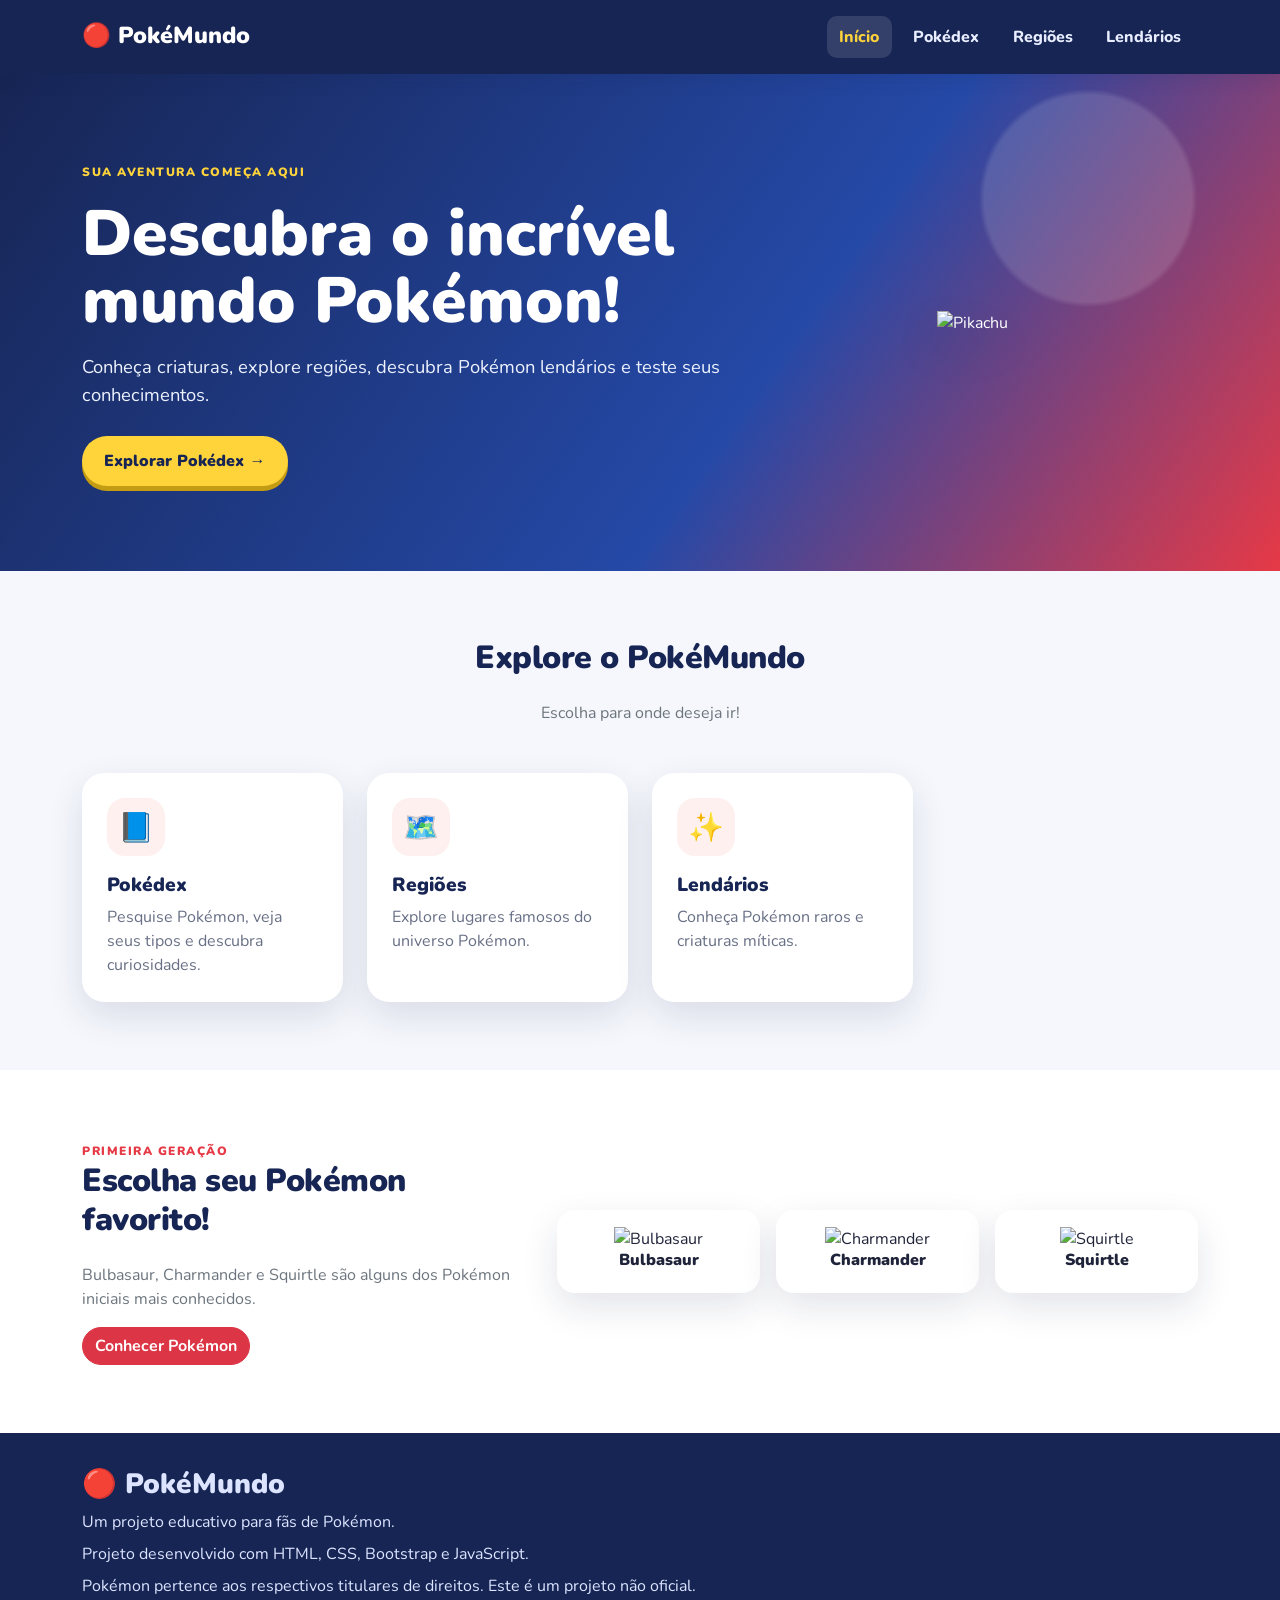
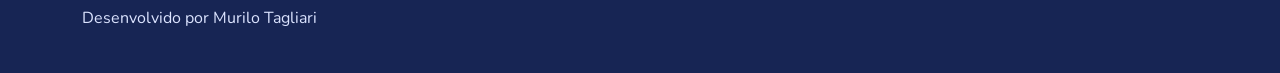
==== index.html @ bb377323 "FIRST COMMIT" ====
<!DOCTYPE html>
<html lang="pt-br">
<head>
    <meta charset="UTF-8">
    <meta name="viewport" content="width=device-width, initial-scale=1.0">
    <title>PokéMundo | Início</title>
    <link href="https://cdn.jsdelivr.net/npm/bootstrap@5.3.3/dist/css/bootstrap.min.css" rel="stylesheet">
    <link rel="stylesheet" href="CSS/style.css">
</head>
<body>

<nav class="navbar navbar-expand-lg navbar-dark sticky-top">
    <div class="container">
        <a class="navbar-brand" href="index.html">🔴 PokéMundo</a>
        <button class="navbar-toggler" type="button" data-bs-toggle="collapse" data-bs-target="#menu">
            <span class="navbar-toggler-icon"></span>
        </button>
        <div class="collapse navbar-collapse" id="menu">
            <ul class="navbar-nav ms-auto">
                <li class="nav-item"><a class="nav-link active" href="index.html">Início</a></li>
                <li class="nav-item"><a class="nav-link" href="pokedex.html">Pokédex</a></li>
                <li class="nav-item"><a class="nav-link" href="regioes.html">Regiões</a></li>
                <li class="nav-item"><a class="nav-link" href="lendarios.html">Lendários</a></li>
            </ul>
        </div>
    </div>
</nav>

<main>
    <section class="hero">
        <div class="container">
            <div class="row align-items-center">
                <div class="col-lg-7">
                    <span class="small-label">SUA AVENTURA COMEÇA AQUI</span>
                    <h1>Descubra o incrível mundo Pokémon!</h1>
                    <p>Conheça criaturas, explore regiões, descubra Pokémon lendários e teste seus conhecimentos.</p>
                    <a href="pokedex.html" class="btn btn-pokemon">Explorar Pokédex →</a>
                </div>
                <div class="col-lg-5 text-center">
                    <img class="hero-art"
                    src="https://raw.githubusercontent.com/PokeAPI/sprites/master/sprites/pokemon/other/official-artwork/25.png"
                    alt="Pikachu">
                </div>
            </div>
        </div>
    </section>

    <section class="section">
        <div class="container">
            <h2 class="section-heading text-center">Explore o PokéMundo</h2>
            <p class="text-center text-secondary mb-5">Escolha para onde deseja ir!</p>

            <div class="row g-4">
                <div class="col-md-6 col-lg-3">
                    <a href="pokedex.html" class="text-reset">
                        <article class="feature-card">
                            <div class="feature-icon">📘</div>
                            <h3>Pokédex</h3>
                            <p>Pesquise Pokémon, veja seus tipos e descubra curiosidades.</p>
                        </article>
                    </a>
                </div>

                <div class="col-md-6 col-lg-3">
                    <a href="regioes.html" class="text-reset">
                        <article class="feature-card">
                            <div class="feature-icon">🗺️</div>
                            <h3>Regiões</h3>
                            <p>Explore lugares famosos do universo Pokémon.</p>
                        </article>
                    </a>
                </div>

                <div class="col-md-6 col-lg-3">
                    <a href="lendarios.html" class="text-reset">
                        <article class="feature-card">
                            <div class="feature-icon">✨</div>
                            <h3>Lendários</h3>
                            <p>Conheça Pokémon raros e criaturas míticas.</p>
                        </article>
                    </a>
                </div>
            </div>
        </div>
    </section>

    <section class="section bg-white">
        <div class="container">
            <div class="row align-items-center g-4">
                <div class="col-lg-5">
                    <span class="small-label">PRIMEIRA GERAÇÃO</span>
                    <h2 class="section-heading">Escolha seu Pokémon favorito!</h2>
                    <p class="text-secondary">Bulbasaur, Charmander e Squirtle são alguns dos Pokémon iniciais mais conhecidos.</p>
                    <a href="pokedex.html" class="btn btn-danger rounded-pill fw-bold">Conhecer Pokémon</a>
                </div>
                <div class="col-lg-7">
                    <div class="row g-3 text-center">
                        <div class="col-4">
                            <div class="pokemon-mini">
                                <img src="https://raw.githubusercontent.com/PokeAPI/sprites/master/sprites/pokemon/1.png" alt="Bulbasaur">
                                <h3>Bulbasaur</h3>
                            </div>
                        </div>
                        <div class="col-4">
                            <div class="pokemon-mini">
                                <img src="https://raw.githubusercontent.com/PokeAPI/sprites/master/sprites/pokemon/4.png" alt="Charmander">
                                <h3>Charmander</h3>
                            </div>
                        </div>
                        <div class="col-4">
                            <div class="pokemon-mini">
                                <img src="https://raw.githubusercontent.com/PokeAPI/sprites/master/sprites/pokemon/7.png" alt="Squirtle">
                                <h3>Squirtle</h3>
                            </div>
                        </div>
                    </div>
                </div>
            </div>
        </div>
    </section>
</main>

<footer>
    <div class="container">
        <h3>🔴 PokéMundo</h3>
        <p>Um projeto educativo para fãs de Pokémon.</p>
        <p>Projeto desenvolvido com HTML, CSS, Bootstrap e JavaScript.</p>
        <p>Pokémon pertence aos respectivos titulares de direitos. Este é um projeto não oficial.</p>
        <p>Desenvolvido por Murilo Tagliari</p>
    </div>
</footer>

<script src="https://cdn.jsdelivr.net/npm/bootstrap@5.3.3/dist/js/bootstrap.bundle.min.js"></script>
<script src="/JS/scrypt.js"></script>
</body>
</html>
---- CSS/style.css ----
@import url('https://fonts.googleapis.com/css2?family=Nunito:wght@400;600;700;800;900&display=swap');

:root {
    --red: #e63946;
    --red-dark: #bd2635;
    --navy: #172554;
    --blue: #2563eb;
    --yellow: #ffd43b;
    --ink: #20243a;
    --muted: #687086;
    --shadow: 0 14px 36px rgba(23, 37, 84, 0.12);
}

* {
    box-sizing: border-box;
}

html {
    scroll-behavior: smooth;
}

body {
    margin: 0;
    font-family: 'Nunito', Arial, sans-serif;
    background: #f5f7fc;
    color: var(--ink);
}

a {
    text-decoration: none;
}

.navbar {
    background: var(--navy);
    padding: 0.9rem 0;
    box-shadow: 0 4px 18px #17255425;
}

.navbar-brand {
    font-size: 1.45rem;
    font-weight: 900;
    color: white !important;
}

.nav-link {
    color: #e8edff !important;
    font-weight: 800;
    margin: 0 0.25rem;
    border-radius: 10px;
    padding: 0.55rem 0.8rem !important;
}

.nav-link:hover,
.nav-link.active {
    background: #ffffff20;
    color: var(--yellow) !important;
}

.hero {
    padding: 85px 0;
    color: white;
    background:
        radial-gradient(circle at 85% 25%, #ffffff22 0 9%, transparent 9.5%),
        linear-gradient(125deg, #172554, #2549a7 60%, #e63946);
    overflow: hidden;
}

.hero h1 {
    max-width: 800px;
    font-size: clamp(2.5rem, 5vw, 4.6rem);
    line-height: 1.05;
    font-weight: 900;
    margin: 18px 0;
}

.hero p {
    max-width: 650px;
    color: #edf2ff;
    font-size: 1.15rem;
    margin-bottom: 28px;
}

.hero-art {
    width: min(100%, 320px);
    filter: drop-shadow(0 20px 20px #0003);
}

.small-label {
    color: var(--red);
    font-size: 0.75rem;
    letter-spacing: 1.5px;
    font-weight: 900;
}

.hero .small-label,
.page-banner .small-label {
    color: var(--yellow);
}

.btn-pokemon {
    background: var(--yellow);
    color: var(--navy);
    border: 0;
    border-radius: 999px;
    padding: 0.8rem 1.4rem;
    font-weight: 900;
    box-shadow: 0 5px 0 #c49c13;
}

.btn-pokemon:hover {
    background: #ffe477;
    color: var(--navy);
}

.section {
    padding: 68px 0;
}

.section-heading {
    color: var(--navy);
    font-weight: 900;
    letter-spacing: -0.5px;
    margin-bottom: 24px;
}

.feature-card {
    background: white;
    padding: 25px;
    height: 100%;
    border-radius: 22px;
    box-shadow: var(--shadow);
    transition: transform 0.2s;
}

.feature-card:hover {
    transform: translateY(-5px);
}

.feature-card h3 {
    font-weight: 900;
    color: var(--navy);
    font-size: 1.2rem;
}

.feature-card p {
    color: var(--muted);
    margin-bottom: 0;
}

.feature-icon {
    width: 58px;
    height: 58px;
    border-radius: 18px;
    display: grid;
    place-items: center;
    background: #fff0f0;
    font-size: 1.8rem;
    margin-bottom: 18px;
}

.pokemon-mini {
    background: white;
    border-radius: 18px;
    padding: 15px 5px;
    box-shadow: var(--shadow);
    height: 100%;
}

.pokemon-mini img {
    width: 100%;
    max-width: 140px;
}

.pokemon-mini h3 {
    font-size: 1rem;
    font-weight: 900;
}

.page-banner {
    padding: 55px 0;
    background: linear-gradient(120deg, #172554, #2549a7);
    color: white;
}

.page-banner h1 {
    font-size: clamp(2.2rem, 4vw, 3.5rem);
    font-weight: 900;
    margin-top: 10px;
}

.page-banner p {
    color: #e1e8ff;
    max-width: 700px;
}

.filter-bar {
    background: white;
    padding: 20px;
    border-radius: 18px;
    box-shadow: var(--shadow);
}

.form-control,
.form-select {
    border-radius: 12px;
    padding: 0.75rem 1rem;
    border-color: #dfe4f0;
}

.pokemon-card {
    border: 0;
    border-radius: 22px;
    overflow: hidden;
    background: white;
    box-shadow: var(--shadow);
    height: 100%;
    transition: transform 0.2s;
}

.pokemon-card:hover {
    transform: translateY(-5px);
}

.pokemon-art {
    min-height: 190px;
    display: grid;
    place-items: center;
    background: linear-gradient(145deg, #eef3ff, #fff);
    padding: 18px;
}

.pokemon-art img {
    height: 155px;
    width: 100%;
    object-fit: contain;
}

.pokemon-card .card-body {
    padding: 20px;
}

.pokemon-number {
    color: #9098ab;
    font-size: 0.8rem;
    font-weight: 900;
    letter-spacing: 1px;
}

.pokemon-name {
    color: var(--navy);
    font-weight: 900;
    text-transform: capitalize;
}

.type-badge {
    display: inline-block;
    border-radius: 999px;
    padding: 4px 11px;
    font-size: 0.78rem;
    font-weight: 900;
    color: white;
    margin: 2px;
}

.type-normal { background: #9299a5; }
.type-fire { background: #ef6b36; }
.type-water { background: #3985e8; }
.type-electric { background: #e5b900; color: #252525; }
.type-grass { background: #42a65a; }
.type-ice { background: #65c9dc; color: #14313a; }
.type-fighting { background: #b8443d; }
.type-poison { background: #9a55a5; }
.type-ground { background: #b78a48; }
.type-flying { background: #8298df; }
.type-psychic { background: #e35e91; }
.type-bug { background: #8aab35; }
.type-rock { background: #a8955b; }
.type-ghost { background: #6555a4; }
.type-dragon { background: #5a54c9; }
.type-dark { background: #554b49; }
.type-steel { background: #7b91a3; }
.type-fairy { background: #e99dbb; color: #442337; }

.region-card {
    border: 0;
    border-radius: 22px;
    overflow: hidden;
    background: white;
    box-shadow: var(--shadow);
    height: 100%;
    transition: transform 0.2s;
}

.region-card:hover {
    transform: translateY(-5px);
}

.region-top {
    min-height: 150px;
    padding: 24px;
    color: white;
    display: flex;
    flex-direction: column;
    justify-content: end;
    background: linear-gradient(135deg, #2563eb, #172554);
}

.region-card:nth-child(3n+2) .region-top {
    background: linear-gradient(135deg, #e63946, #9f2032);
}

.region-card:nth-child(3n) .region-top {
    background: linear-gradient(135deg, #159a8c, #14532d);
}

.region-top span {
    font-size: 0.8rem;
    font-weight: 800;
}

.region-top h2 {
    font-weight: 900;
    margin: 5px 0 0;
}

.region-card .card-body {
    padding: 22px;
}

.legendary-card {
    padding: 24px;
    background: white;
    border-radius: 22px;
    box-shadow: var(--shadow);
    height: 100%;
    text-align: center;
}

.legendary-card img {
    width: 150px;
    height: 150px;
    object-fit: contain;
}

.legendary-card h2 {
    color: var(--navy);
}

.quiz-panel,
.info-panel {
    padding: clamp(22px, 4vw, 42px);
    background: white;
    border-radius: 22px;
    box-shadow: var(--shadow);
    height: 100%;
}

.quiz-option {
    display: block;
    width: 100%;
    text-align: left;
    padding: 14px 18px;
    border: 2px solid #e1e6f1;
    background: white;
    border-radius: 14px;
    margin: 10px 0;
    font-weight: 800;
    color: var(--ink);
}

.quiz-option:hover:not(:disabled) {
    border-color: var(--blue);
    background: #f4f7ff;
}

.quiz-option.correct {
    border-color: #2f9e44;
    background: #e9f8ed;
}

.quiz-option.wrong {
    border-color: var(--red);
    background: #fff0f0;
}

.progress {
    height: 10px;
    border-radius: 20px;
}

.progress-bar {
    background: var(--red);
}

.stat-box {
    background: white;
    border-radius: 18px;
    padding: 20px;
    box-shadow: var(--shadow);
    height: 100%;
}

.stat-box strong {
    display: block;
    font-size: 2rem;
    color: var(--red);
    font-weight: 900;
}

footer {
    background: var(--navy);
    color: #dce4ff;
    padding: 35px 0;
}

footer h3 {
    font-weight: 900;
}

footer p {
    margin-bottom: 8px;
}

@media (max-width: 767px) {
    .hero {
        padding: 60px 0;
        text-align: center;
    }

    .hero h1,
    .hero p {
        margin-left: auto;
        margin-right: auto;
    }

    .hero-art {
        max-width: 220px;
        margin-top: 25px;
    }

    .section {
        padding: 48px 0;
    }
}

.region-image {
    width: 100%;
    height: 260px;
    object-fit: contain;
    object-position: center;
    display: block;
    background-color: #ffffff;
    margin-top: 20px;
}

.region-card {
    overflow: hidden;
    height: 100%;
    border-radius: 12px;
    transition: transform 0.3s ease, box-shadow 0.3s ease;
}

.region-card:hover {
    transform: translateY(-5px);
    box-shadow: 0 8px 24px rgba(0, 0, 0, 0.2);
}

.region-top {
    background: #fff;
    color: #222;
    margin-top: 0;
    border: none;
}

.region-card .card-body {
    padding: 20px;
}

#pokemonGrid {
    display: grid !important;
    grid-template-columns: repeat(3, minmax(0, 1fr));
    gap: 24px;
    width: 100%;
}

#pokemonGrid > * {
    width: 100%;
    max-width: none;
    min-width: 0;
    margin: 0;
}

#pokemonGrid .pokemon-card {
    width: 100%;
    min-width: 0;
    height: 100%;
}

#pokemonGrid img {
    max-width: 100%;
    object-fit: contain;
}

#pokemonGrid h3,
#pokemonGrid p {
    overflow-wrap: break-word;
    word-break: normal;
}

@media (max-width: 700px) {
    #pokemonGrid {
        grid-template-columns: repeat(2, minmax(0, 1fr));
        gap: 14px;
    }
}

@media (max-width: 420px) {
    #pokemonGrid {
        grid-template-columns: 1fr;
    }
}
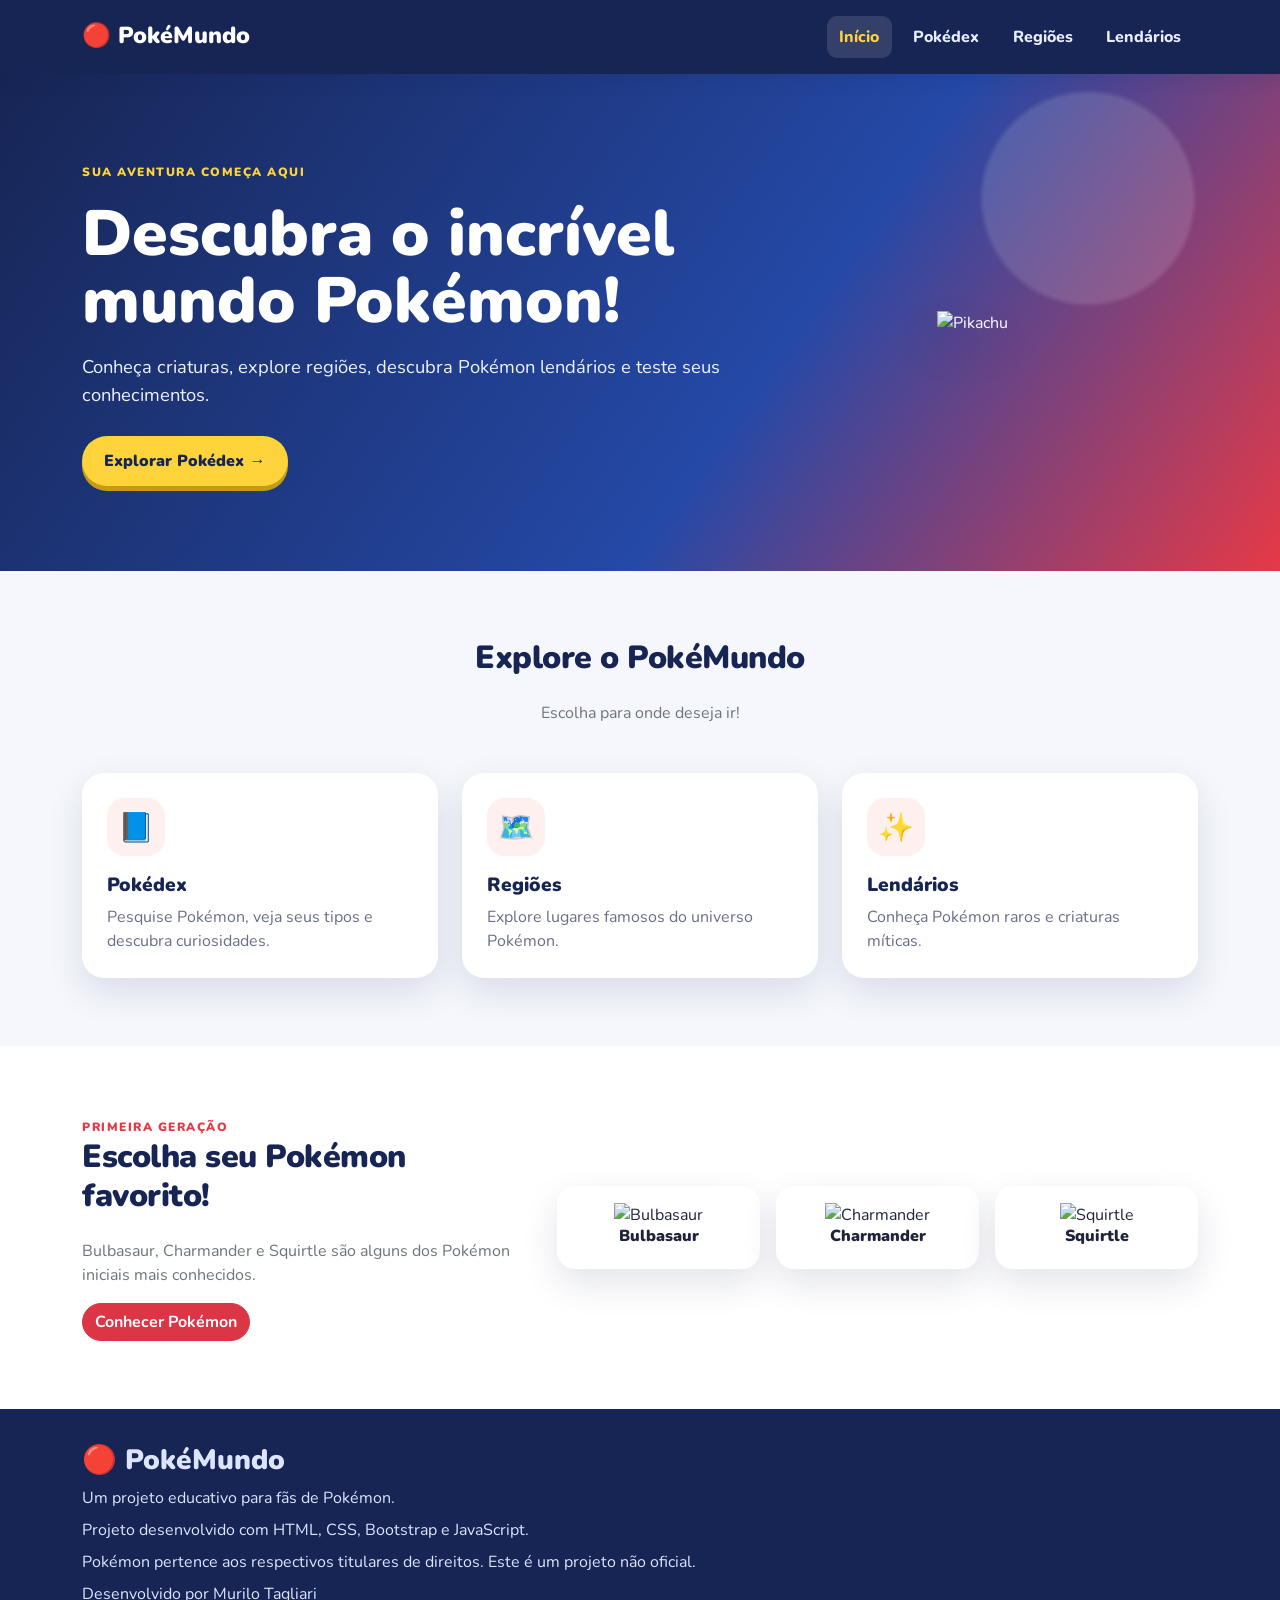
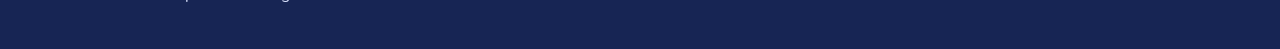
==== commit c13aadc6: "ajustes" ====
--- a/index.html
+++ b/index.html
@@ -50,9 +50,8 @@
         <div class="container">
             <h2 class="section-heading text-center">Explore o PokéMundo</h2>
             <p class="text-center text-secondary mb-5">Escolha para onde deseja ir!</p>
-
-            <div class="row g-4">
-                <div class="col-md-6 col-lg-3">
+            <div class="row g-4 justify-content-center">
+                <div class="col-md-6 col-lg-4">
                     <a href="pokedex.html" class="text-reset">
                         <article class="feature-card">
                             <div class="feature-icon">📘</div>
@@ -62,7 +61,7 @@
                     </a>
                 </div>
 
-                <div class="col-md-6 col-lg-3">
+                <div class="col-md-6 col-lg-4">
                     <a href="regioes.html" class="text-reset">
                         <article class="feature-card">
                             <div class="feature-icon">🗺️</div>
@@ -72,7 +71,7 @@
                     </a>
                 </div>
 
-                <div class="col-md-6 col-lg-3">
+                <div class="col-md-6 col-lg-4">
                     <a href="lendarios.html" class="text-reset">
                         <article class="feature-card">
                             <div class="feature-icon">✨</div>
--- a/CSS/style.css
+++ b/CSS/style.css
@@ -347,52 +347,6 @@
     color: var(--navy);
 }
 
-.quiz-panel,
-.info-panel {
-    padding: clamp(22px, 4vw, 42px);
-    background: white;
-    border-radius: 22px;
-    box-shadow: var(--shadow);
-    height: 100%;
-}
-
-.quiz-option {
-    display: block;
-    width: 100%;
-    text-align: left;
-    padding: 14px 18px;
-    border: 2px solid #e1e6f1;
-    background: white;
-    border-radius: 14px;
-    margin: 10px 0;
-    font-weight: 800;
-    color: var(--ink);
-}
-
-.quiz-option:hover:not(:disabled) {
-    border-color: var(--blue);
-    background: #f4f7ff;
-}
-
-.quiz-option.correct {
-    border-color: #2f9e44;
-    background: #e9f8ed;
-}
-
-.quiz-option.wrong {
-    border-color: var(--red);
-    background: #fff0f0;
-}
-
-.progress {
-    height: 10px;
-    border-radius: 20px;
-}
-
-.progress-bar {
-    background: var(--red);
-}
-
 .stat-box {
     background: white;
     border-radius: 18px;
@@ -482,6 +436,7 @@
     grid-template-columns: repeat(3, minmax(0, 1fr));
     gap: 24px;
     width: 100%;
+    margin-top: 30px;
 }
 
 #pokemonGrid > * {
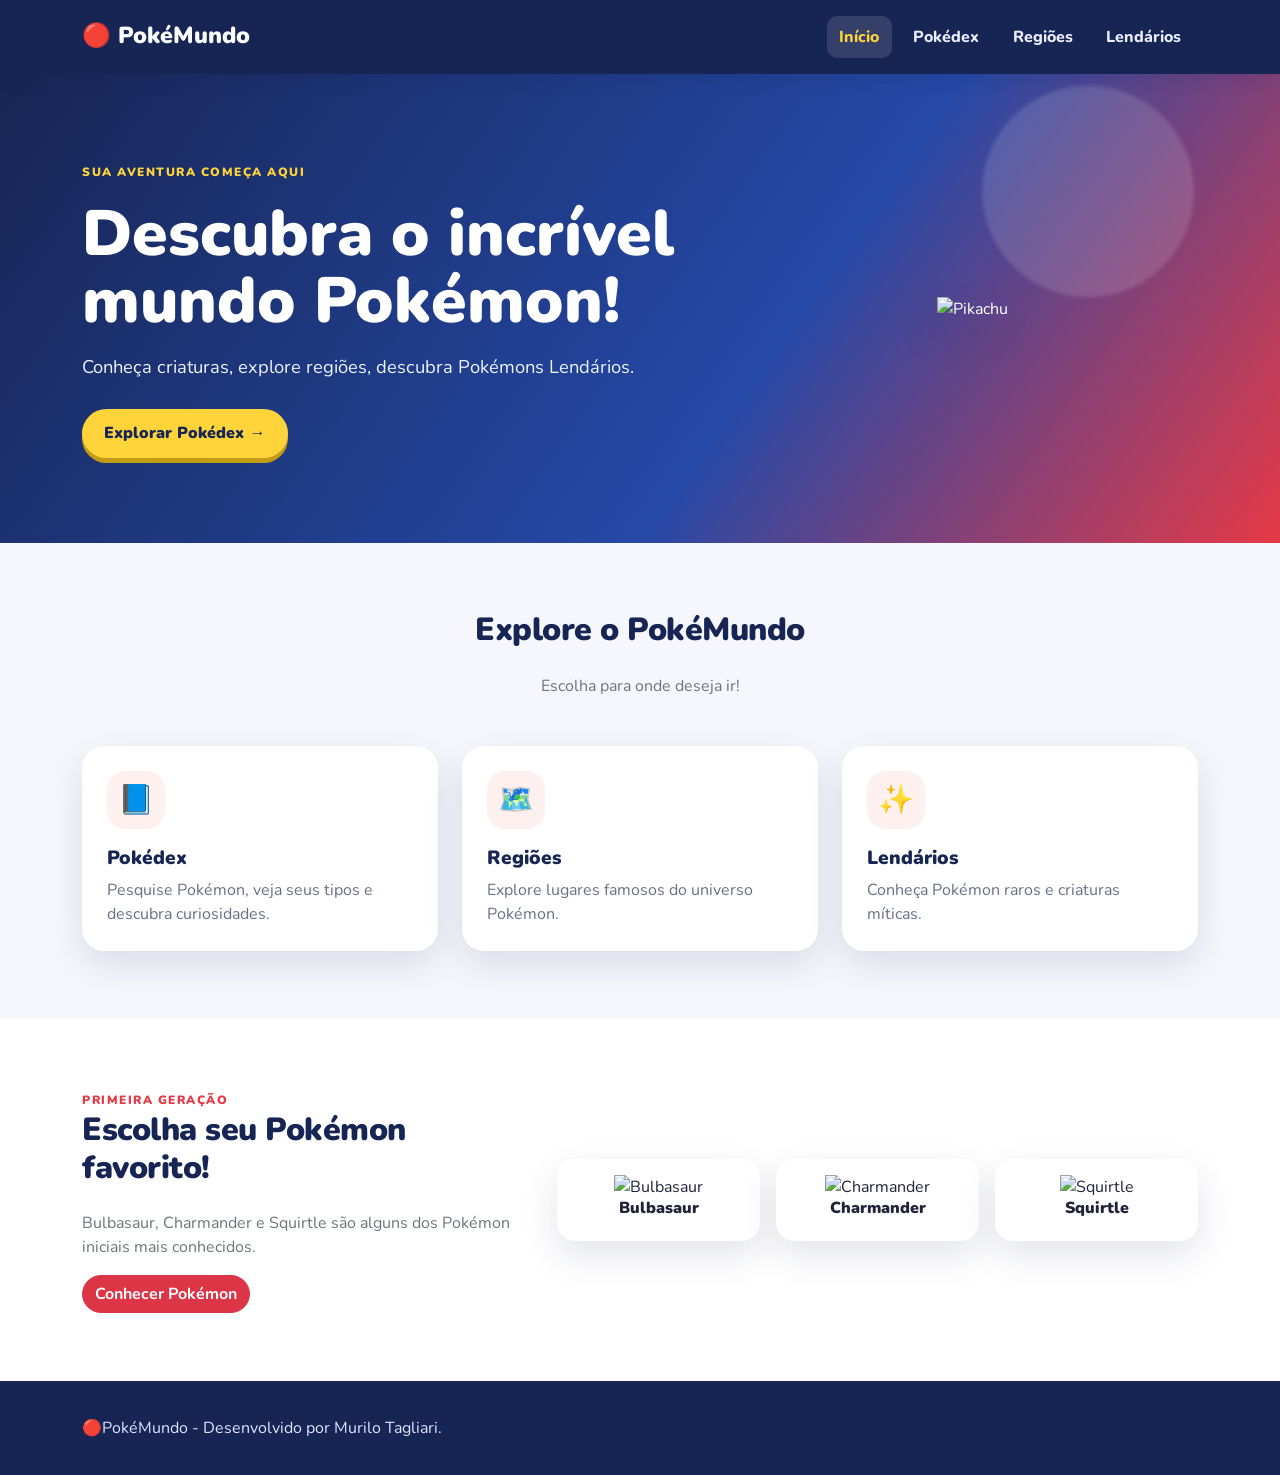
==== commit 4b75fc41: "quase finalizando" ====
--- a/index.html
+++ b/index.html
@@ -34,7 +34,7 @@
                 <div class="col-lg-7">
                     <span class="small-label">SUA AVENTURA COMEÇA AQUI</span>
                     <h1>Descubra o incrível mundo Pokémon!</h1>
-                    <p>Conheça criaturas, explore regiões, descubra Pokémon lendários e teste seus conhecimentos.</p>
+                    <p>Conheça criaturas, explore regiões, descubra Pokémons Lendários.</p>
                     <a href="pokedex.html" class="btn btn-pokemon">Explorar Pokédex →</a>
                 </div>
                 <div class="col-lg-5 text-center">
@@ -122,14 +122,9 @@
 
 <footer>
     <div class="container">
-        <h3>🔴 PokéMundo</h3>
-        <p>Um projeto educativo para fãs de Pokémon.</p>
-        <p>Projeto desenvolvido com HTML, CSS, Bootstrap e JavaScript.</p>
-        <p>Pokémon pertence aos respectivos titulares de direitos. Este é um projeto não oficial.</p>
-        <p>Desenvolvido por Murilo Tagliari</p>
+        <p class="mb-0">🔴PokéMundo - Desenvolvido por Murilo Tagliari.</p>
     </div>
 </footer>
-
 <script src="https://cdn.jsdelivr.net/npm/bootstrap@5.3.3/dist/js/bootstrap.bundle.min.js"></script>
 <script src="/JS/scrypt.js"></script>
 </body>
